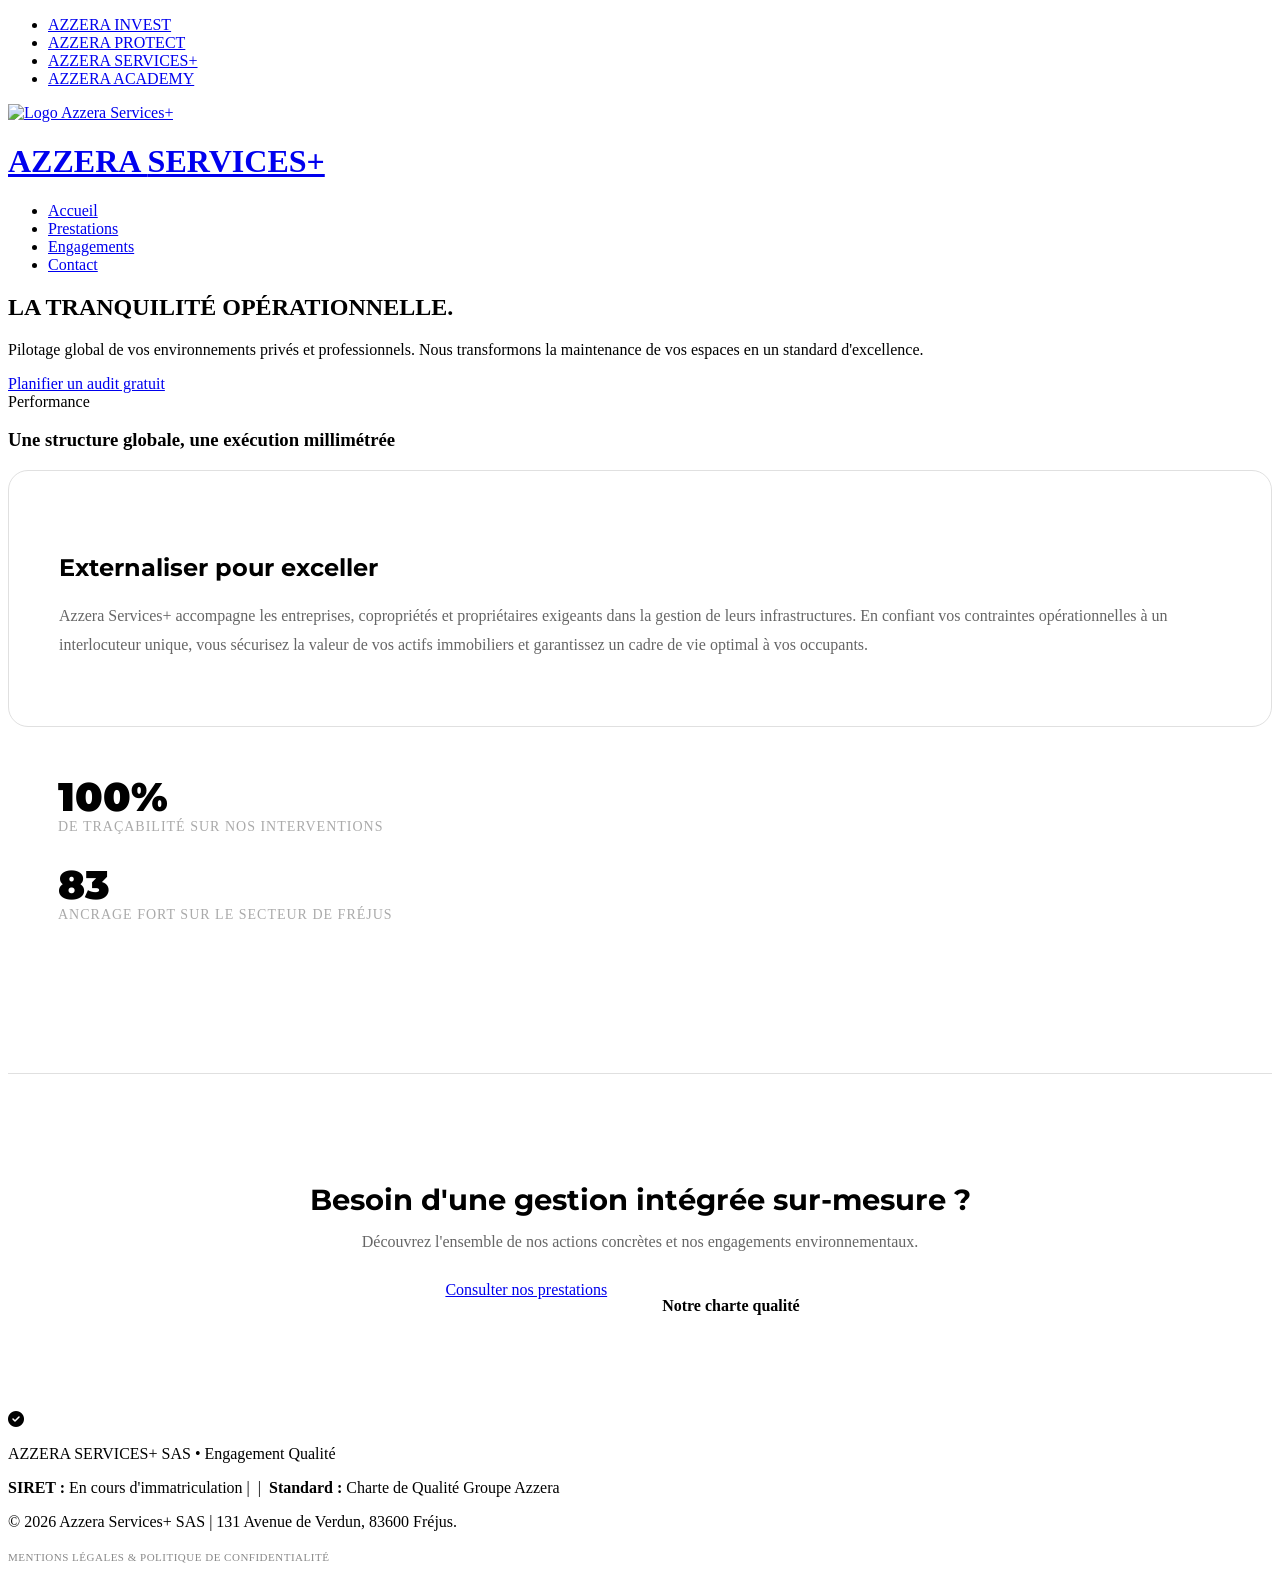
==== index.html @ 5bdae4a6 "Add files via upload" ====
<!DOCTYPE html>
<html lang="fr">
<head>
    <meta charset="UTF-8">
    <meta name="viewport" content="width=device-width, initial-scale=1.0">
    <title>Azzera Services+ | Facility Management & Solutions de Proximité</title>
    <link rel="icon" type="image/png" href="favicon.png">
    <link rel="apple-touch-icon" href="favicon.png">
    <link rel="shortcut icon" href="favicon.png">
    <link href="https://fonts.googleapis.com/css2?family=Inter:wght@400;600&family=Montserrat:wght@700;900&display=swap" rel="stylesheet">
    <link rel="stylesheet" href="https://cdnjs.cloudflare.com/ajax/libs/font-awesome/6.4.0/css/all.min.css">
    <link rel="stylesheet" href="css/style-services.css">
    <script type="application/ld+json">
    {
      "@context": "https://schema.org",
      "@type": "LocalBusiness",
      "name": "Azzera Services+",
      "image": "https://www.domaine.fr.fr/img/logo-services.png",
      "description": "Des solutions multiservices sur-mesure : Nettoyage, entretien et maintenance informatique pour professionnels et particuliers à Fréjus.",
      "url": "https://www.domaine.fr",
      "telephone": "+33000000000",
      "address": {
        "@type": "PostalAddress",
        "addressLocality": "Fréjus",
        "addressRegion": "Provence-Alpes-Côte d'Azur",
        "addressCountry": "FR"
      },
      "areaServed": {
        "@type": "City",
        "name": "Fréjus"
      }
    }
    </script>
</head>
<body>

    <nav class="topbar-corporate">
        <ul class="topbar-links">
            <li><a href="#">AZZERA INVEST</a></li>
            <li><a href="../Azzera%20protect/index.html">AZZERA PROTECT</a></li>
            <li><a href="#" class="active">AZZERA SERVICES+</a></li>
            <li><a href="../Azzera%20Academy/index.html">AZZERA ACADEMY</a></li>
        </ul>
    </nav>

    <header class="main-header">
        <div class="container header-flex">
            <div class="logo">
                <a href="index.html">
                    <img src="img/logo-azzera.png" alt="Logo Azzera Services+" style="height: 75px; width: auto; object-fit: contain;">
                    <h1>AZZERA <span>SERVICES+</span></h1>
                </a>
            </div>
            <nav class="main-nav">
                <ul>
                    <li><a href="index.html" class="active">Accueil</a></li>
                    <li><a href="prestations.html">Prestations</a></li>
                    <li><a href="engagements.html">Engagements</a></li>
                    <li><a href="contact.html">Contact</a></li>
                </ul>
            </nav>
        </div>
    </header>

    <section class="hero-section">
        <div class="container">
            <h2 class="hero-title">LA TRANQUILITÉ OPÉRATIONNELLE.</h2>
            <p class="hero-subtitle">Pilotage global de vos environnements privés et professionnels. Nous transformons la maintenance de vos espaces en un standard d'excellence.</p>
            <a href="contact.html" class="btn-primary-green">Planifier un audit gratuit</a>
        </div>
    </section>

    <section class="services-section" style="background: var(--white); padding-bottom: 40px;">
        <div class="container">
            <div class="modern-heading">
                <span class="heading-subtitle">Performance</span>
                <h3 class="section-heading">Une structure globale, une exécution millimétrée</h3>
            </div>
            
            <div class="services-grid-large" style="margin-bottom: 60px;">
                <div style="background: var(--gray-bg); padding: 50px; border-radius: 20px; border: 1px solid #e0e0e0;">
                    <h4 style="font-family: 'Montserrat'; font-size: 1.5rem; margin-bottom: 20px;">Externaliser pour exceller</h4>
                    <p style="color: #666; line-height: 1.8; font-size: 1rem;">
                        Azzera Services+ accompagne les entreprises, copropriétés et propriétaires exigeants dans la gestion de leurs infrastructures. En confiant vos contraintes opérationnelles à un interlocuteur unique, vous sécurisez la valeur de vos actifs immobiliers et garantissez un cadre de vie optimal à vos occupants.
                    </p>
                </div>
                <div style="background: var(--gray-main); color: var(--white); padding: 50px; border-radius: 20px; display: flex; flex-direction: column; justify-content: center; gap: 30px;">
                    <div>
                        <span style="font-family: 'Montserrat'; font-size: 2.5rem; font-weight: 900; color: var(--green-azzera); display: block; line-height: 1;">100%</span>
                        <span style="font-size: 14px; color: #aaa; text-transform: uppercase; letter-spacing: 1px;">De traçabilité sur nos interventions</span>
                    </div>
                    <div>
                        <span style="font-family: 'Montserrat'; font-size: 2.5rem; font-weight: 900; color: var(--green-azzera); display: block; line-height: 1;">83</span>
                        <span style="font-size: 14px; color: #aaa; text-transform: uppercase; letter-spacing: 1px;">Ancrage fort sur le secteur de Fréjus</span>
                    </div>
                </div>
            </div>
        </div>
    </section>

    <section style="background: var(--gray-bg); padding: 80px 0; text-align: center; border-top: 1px solid #e0e0e0;">
        <div class="container">
            <h3 style="font-family: 'Montserrat'; font-size: 1.8rem; margin-bottom: 15px;">Besoin d'une gestion intégrée sur-mesure ?</h3>
            <p style="color: #666; margin-bottom: 30px; max-width: 600px; margin-left: auto; margin-right: auto;">Découvrez l'ensemble de nos actions concrètes et nos engagements environnementaux.</p>
            <div style="display: flex; gap: 20px; justify-content: center; flex-wrap: wrap;">
                <a href="prestations.html" class="btn-primary-green">Consulter nos prestations</a>
                <a href="engagements.html" style="text-decoration: none; color: var(--gray-main); font-weight: 600; padding: 16px 35px; border: 1px solid var(--gray-main); border-radius: 40px; transition: var(--transition); background: var(--white);">Notre charte qualité</a>
            </div>
        </div>
    </section>

    <footer class="legal-compliance">
        <div class="container">
            <div class="official-badge-container">
                <div class="official-badge">
                    <div class="badge-icon"><i class="fas fa-check-circle"></i></div>
                    <div class="badge-content">
                        <p class="badge-title">AZZERA SERVICES+ SAS • Engagement Qualité</p>
                        <p class="badge-numbers"><strong>SIRET :</strong>  En cours d'immatriculation | &nbsp;|&nbsp; <strong>Standard :</strong> Charte de Qualité Groupe Azzera</p>
                    </div>
                </div>
            </div>
            <div class="compliance-inner">
                <p>&copy; 2026 Azzera Services+ SAS | 131 Avenue de Verdun, 83600 Fréjus.</p>
                <p style="margin-top: 10px;"><a href="mentions-legales.html" style="color: #888; text-decoration: none; transition: 0.3s; font-size: 11px; text-transform: uppercase; letter-spacing: 0.5px;">Mentions Légales & Politique de Confidentialité</a></p>
            </div>
        </div>
    </footer>

</body>
</html>
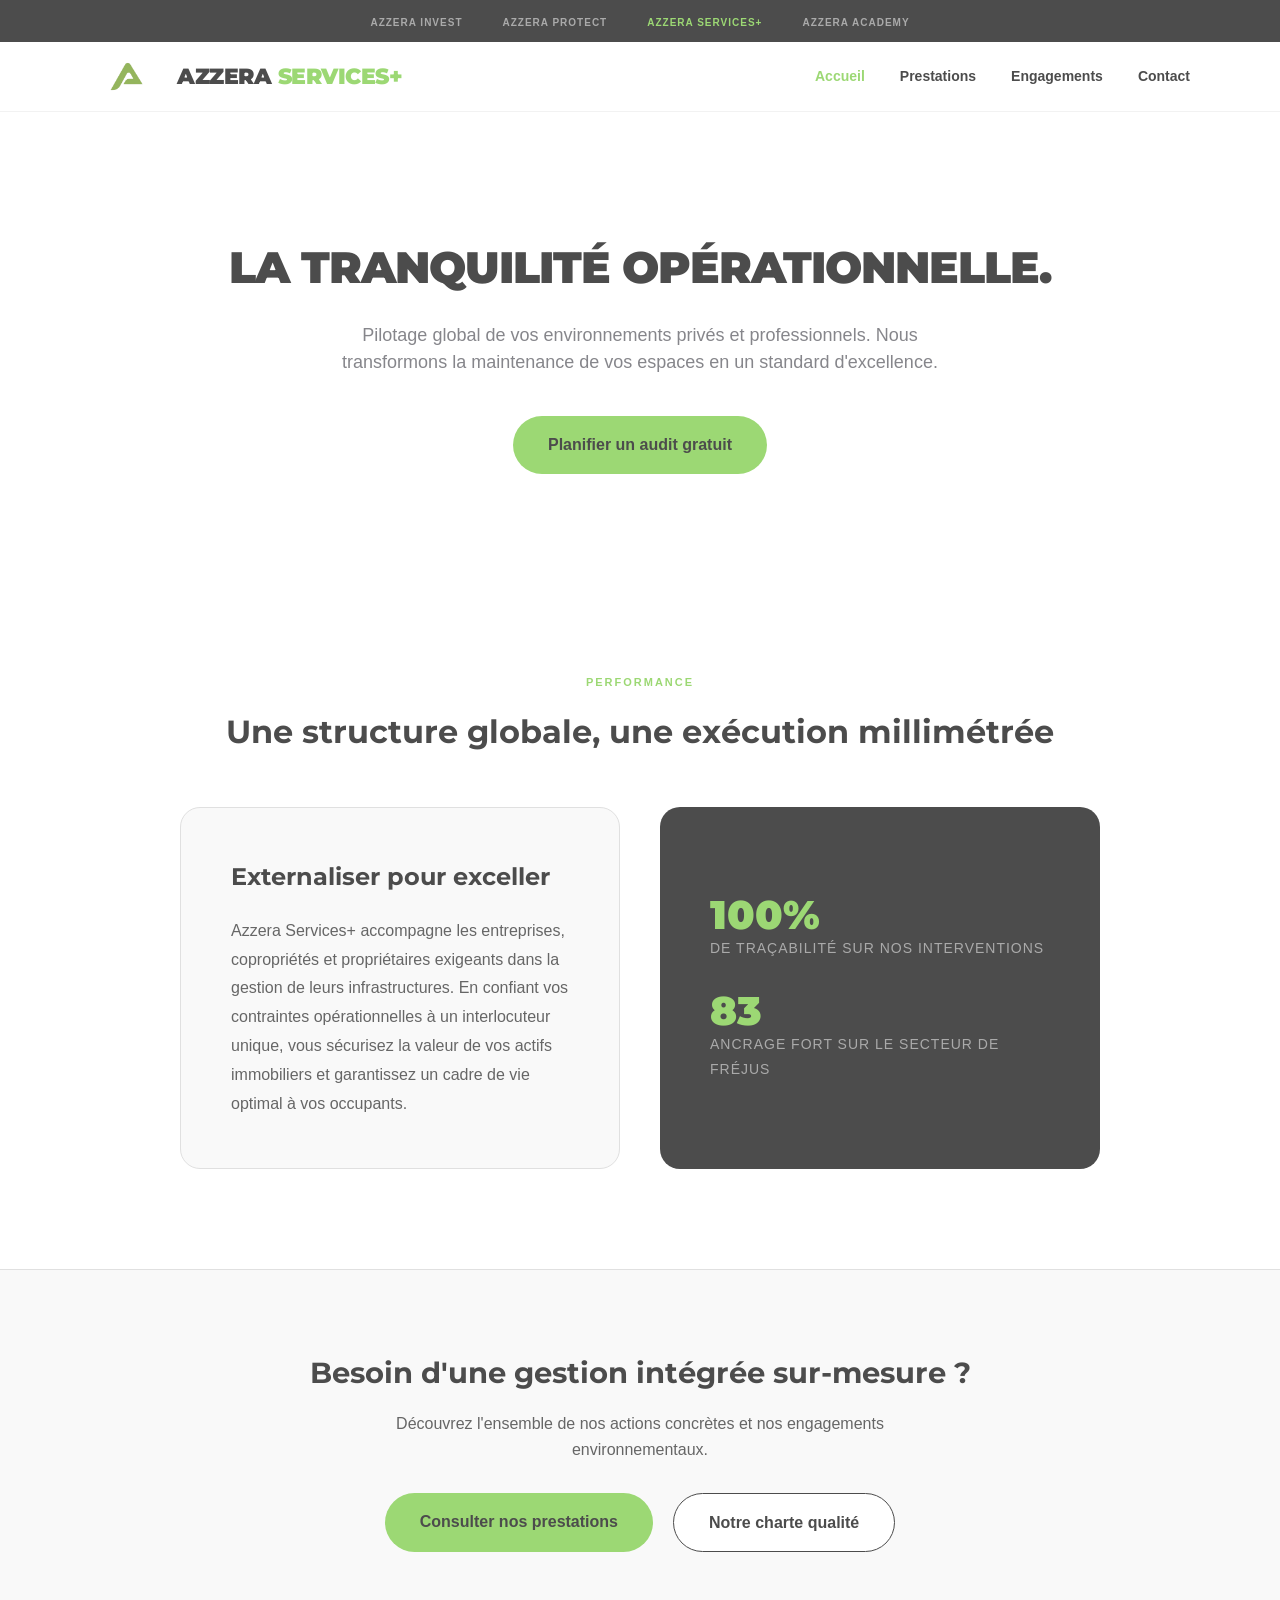
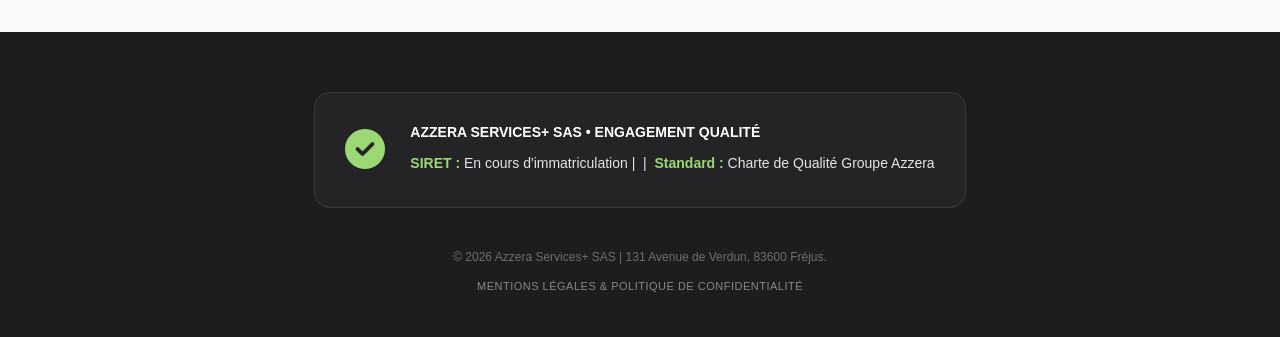
==== commit ff5b229b: "Add files via upload" ====
--- a/index.html
+++ b/index.html
@@ -37,7 +37,7 @@
     <nav class="topbar-corporate">
         <ul class="topbar-links">
             <li><a href="#">AZZERA INVEST</a></li>
-            <li><a href="../Azzera%20protect/index.html">AZZERA PROTECT</a></li>
+            <li><a href="https://www.azzeraprotect.fr">AZZERA PROTECT</a></li>
             <li><a href="#" class="active">AZZERA SERVICES+</a></li>
             <li><a href="../Azzera%20Academy/index.html">AZZERA ACADEMY</a></li>
         </ul>
--- a/css/style-services.css
+++ b/css/style-services.css
@@ -0,0 +1,196 @@
+/* =========================================================
+   AZZERA SERVICES+ | CHARTE GRAPHIQUE OFFICIELLE UNIFIÉE
+   ========================================================= */
+
+:root {
+    --green-azzera: #9cd874; 
+    --gray-main: #4c4c4c;
+    --gray-bg: #f9f9f9;
+    --white: #ffffff;
+    --transition: all 0.3s cubic-bezier(0.4, 0, 0.2, 1);
+}
+
+* { margin: 0; padding: 0; box-sizing: border-box; }
+body { font-family: 'Inter', sans-serif; color: var(--gray-main); background: var(--white); line-height: 1.6; }
+.container { max-width: 1000px; margin: 0 auto; padding: 0 40px; }
+
+/* --- TOP-BAR CORPORATE --- */
+.topbar-corporate { background: var(--gray-main); padding: 8px 0; }
+.topbar-links { display: flex; justify-content: center; gap: 40px; list-style: none; }
+.topbar-links a { 
+    color: #aaa; 
+    font-size: 10px; 
+    text-transform: uppercase; 
+    text-decoration: none; 
+    letter-spacing: 1px; 
+    font-weight: 600;
+    transition: var(--transition); 
+}
+.topbar-links a:hover, .topbar-links a.active { color: var(--green-azzera); }
+
+/* --- HEADER UNIFIÉ (Services+) --- */
+.main-header {
+    background: rgba(255, 255, 255, 0.8) !important;
+    backdrop-filter: blur(20px);
+    position: sticky;
+    top: 0;
+    z-index: 1000;
+    border-bottom: 1px solid rgba(0,0,0,0.05);
+    height: 70px !important; /* HAUTEUR FIXE POUR ALIGNEMENT */
+    display: flex;
+    align-items: center;
+}
+
+.header-flex {
+    display: flex;
+    justify-content: space-between;
+    align-items: center;
+    width: 100%;
+    max-width: 1140px;
+    margin: 0 auto;
+    padding: 0 20px;
+}
+
+/* Ajustement logo pour qu'il ne dépasse pas */
+.header-flex img {
+    max-height: 100px !important;
+    width: auto;
+}
+/* Alignement parfait du Logo PNG et du Texte H1 (Style Protect) */
+.logo a { display: flex; align-items: center; gap: 12px; text-decoration: none; color: inherit; }
+.logo h1 { font-family: 'Montserrat', sans-serif; font-size: 22px; font-weight: 900; letter-spacing: -0.5px; }
+.logo span { color: var(--green-azzera); }
+
+.main-nav ul { display: flex; list-style: none; gap: 35px; align-items: center; }
+.main-nav a { text-decoration: none; color: var(--gray-main); font-weight: 600; font-size: 14px; transition: var(--transition); }
+.main-nav a:hover, .main-nav a.active { color: var(--green-azzera); }
+
+/* --- BOUTONS --- */
+.btn-primary-green { 
+    background: var(--green-azzera); 
+    color: var(--gray-main); 
+    padding: 16px 35px; 
+    border-radius: 40px; 
+    text-decoration: none; 
+    font-weight: 700; 
+    transition: var(--transition); 
+    display: inline-block; 
+}
+.btn-primary-green:hover { transform: translateY(-3px); box-shadow: 0 10px 20px rgba(156, 216, 116, 0.2); }
+
+/* --- HERO SECTION --- */
+.hero-section { padding: 120px 0; text-align: center; background: var(--white); }
+.hero-title { font-family: 'Montserrat', sans-serif; font-size: 44px; font-weight: 900; margin-bottom: 20px; letter-spacing: -1px; }
+.hero-subtitle { color: #86868b; font-size: 18px; max-width: 650px; margin: 0 auto 40px auto; line-height: 1.5; }
+
+/* --- TITRES DE SECTIONS --- */
+.modern-heading { text-align: center; margin-bottom: 50px; }
+.heading-subtitle { display: block; color: var(--green-azzera); font-weight: 700; text-transform: uppercase; letter-spacing: 2px; font-size: 11px; margin-bottom: 15px; }
+.section-heading { font-family: 'Montserrat', sans-serif; font-size: 2rem; color: var(--gray-main); }
+
+/* --- GRILLE DES PRESTATIONS (2 Colonnes) --- */
+.services-section { padding: 80px 0; background: var(--gray-bg); }
+.services-grid-large { display: grid; grid-template-columns: repeat(2, 1fr); gap: 40px; }
+.services-grid-large .card { 
+    background: var(--white); padding: 50px; border-radius: 16px; 
+    text-align: left; border: 1px solid #e0e0e0; transition: var(--transition); 
+}
+.services-grid-large .card i { font-size: 2.5rem; color: var(--green-azzera); margin-bottom: 25px; display: block; }
+.services-grid-large .card h4 { font-family: 'Montserrat', sans-serif; font-size: 1.3rem; margin-bottom: 15px; color: var(--gray-main); }
+.services-grid-large .card p { font-size: 14px; color: #666; line-height: 1.7; margin-bottom: 20px; }
+.services-grid-large .card:hover { border-color: var(--green-azzera); transform: translateY(-5px); box-shadow: 0 15px 30px rgba(0,0,0,0.05); }
+.link-arrow { color: var(--green-azzera); text-decoration: none; font-weight: 700; font-size: 13px; text-transform: uppercase; letter-spacing: 0.5px; }
+
+/* --- BLOCS LINEAIRES ALTERNES (Engagements) --- */
+.engagement-section { padding: 80px 0; background: var(--white); }
+.engagement-block { display: flex; align-items: center; gap: 60px; margin-bottom: 80px; }
+.engagement-block.reverse { flex-direction: row-reverse; }
+.engagement-content { flex: 1; }
+.engagement-content i { color: var(--green-azzera); font-size: 3rem; margin-bottom: 20px; display: block; }
+.engagement-content h3 { font-family: 'Montserrat', sans-serif; font-size: 1.8rem; margin-bottom: 15px; color: var(--gray-main); }
+.engagement-content p { line-height: 1.8; color: #666; }
+.engagement-visual { flex: 1; height: 300px; background: #eaeaec; border-radius: 20px; display: flex; align-items: center; justify-content: center; color: #999; }
+
+/* --- INTERFACE FORMULAIRE PRESTIGE --- */
+.contact-card-container { max-width: 650px; margin: 0 auto; background: var(--gray-bg); padding: 50px; border-radius: 20px; border: 1px solid #e0e0e0; }
+.form-group { margin-bottom: 25px; }
+.form-group label { display: block; font-size: 12px; font-weight: 600; text-transform: uppercase; margin-bottom: 8px; letter-spacing: 0.5px; color: var(--gray-main); }
+.form-control { 
+    width: 100%; padding: 14px; border: 1px solid #ccc; border-radius: 8px; 
+    font-family: 'Inter', sans-serif; font-size: 14px; background: var(--white); 
+    color: var(--gray-main); transition: var(--transition); 
+}
+.form-control:focus { border-color: var(--green-azzera); outline: none; box-shadow: 0 0 0 3px rgba(156, 216, 116, 0.15); }
+
+select.form-control { 
+    cursor: pointer; appearance: none; -webkit-appearance: none;
+    background-image: url("data:image/svg+xml;charset=UTF-8,%3Csvg xmlns='http://www.w3.org/2000/svg' viewBox='0 0 24 24' fill='none' stroke='%234c4c4c' stroke-width='2' stroke-linecap='round' stroke-linejoin='round'%3E%3Cpolyline points='6 9 12 15 18 9'%3E%3C/polyline%3E%3C/svg%3E");
+    background-repeat: no-repeat; background-position: right 16px center; background-size: 14px; padding-right: 45px;
+}
+
+/* --- FOOTER COMPLIANCE INSTITUTIONNEL --- */
+.legal-compliance { background: #1d1d1f; color: #fff; padding: 60px 0 40px 0; text-align: center; }
+.official-badge-container { display: flex; justify-content: center; margin-bottom: 40px; }
+.official-badge { 
+    background: rgba(255, 255, 255, 0.03); border: 1px solid rgba(255, 255, 255, 0.1); 
+    border-radius: 16px; padding: 25px 30px; display: flex; align-items: center; gap: 25px; 
+    max-width: 850px; text-align: left; 
+}
+.badge-icon { font-size: 40px; color: var(--green-azzera); }
+.badge-title { color: var(--white); font-weight: 700; font-size: 14px; margin-bottom: 8px; text-transform: uppercase; }
+.badge-numbers { color: #e5e5e7; font-size: 14px; margin-bottom: 5px; }
+.badge-numbers strong { color: var(--green-azzera); }
+.compliance-inner p { color: #6e6e73; font-size: 12px; margin-top: 20px; }
+
+/* --- RESPONSIVE DESIGN --- */
+@media (max-width: 768px) {
+    .services-grid-large { grid-template-columns: 1fr; }
+    .engagement-block, .engagement-block.reverse { flex-direction: column; text-align: left; gap: 30px; }
+    .engagement-visual { width: 100%; height: 200px; }
+    .header-flex { flex-direction: column; gap: 15px; }
+}
+/* =========================================================
+   ANIMATIONS D'OUVERTURE DE PAGE (Fade-in & Slide-up)
+   ========================================================= */
+
+/* Définition de l'animation fluide */
+@keyframes smoothReveal {
+    0% {
+        opacity: 0;
+        transform: translateY(25px);
+    }
+    100% {
+        opacity: 1;
+        transform: translateY(0);
+    }
+}
+
+/* Application au contenu principal pour une transition douce au clic */
+body {
+    animation: smoothReveal 0.7s cubic-bezier(0.2, 0.8, 0.2, 1) forwards;
+}
+
+/* Effet de cascade très subtil sur les cartes de services et d'engagements */
+.card, .engagement-block, .contact-card-container {
+    opacity: 0;
+    animation: smoothReveal 0.8s cubic-bezier(0.2, 0.8, 0.2, 1) forwards;
+    animation-delay: 0.2s; /* Laisse le header apparaître d'abord */
+}
+
+/* On retarde légèrement la deuxième colonne/ligne pour l'élégance */
+.card:nth-child(2), .engagement-block.reverse { animation-delay: 0.3s; }
+.card:nth-child(3) { animation-delay: 0.4s; }
+.card:nth-child(4) { animation-delay: 0.5s; }
+.card:nth-child(5) { animation-delay: 0.6s; }
+
+/* --- EFFET HOVER GREEN AZZERA POUR TOPBAR --- */
+.topbar-links a {
+    transition: all 0.3s ease !important;
+}
+
+.topbar-links a:hover {
+    /* Utilise la couleur exacte de ton bleu Azzera ici */
+    color: #9cd874 !important; 
+    /* L'effet de lumière (glow) devient de la même couleur que le texte */
+    text-shadow: 0 0 20px rgba(0, 150, 255, 0.6); 
+}
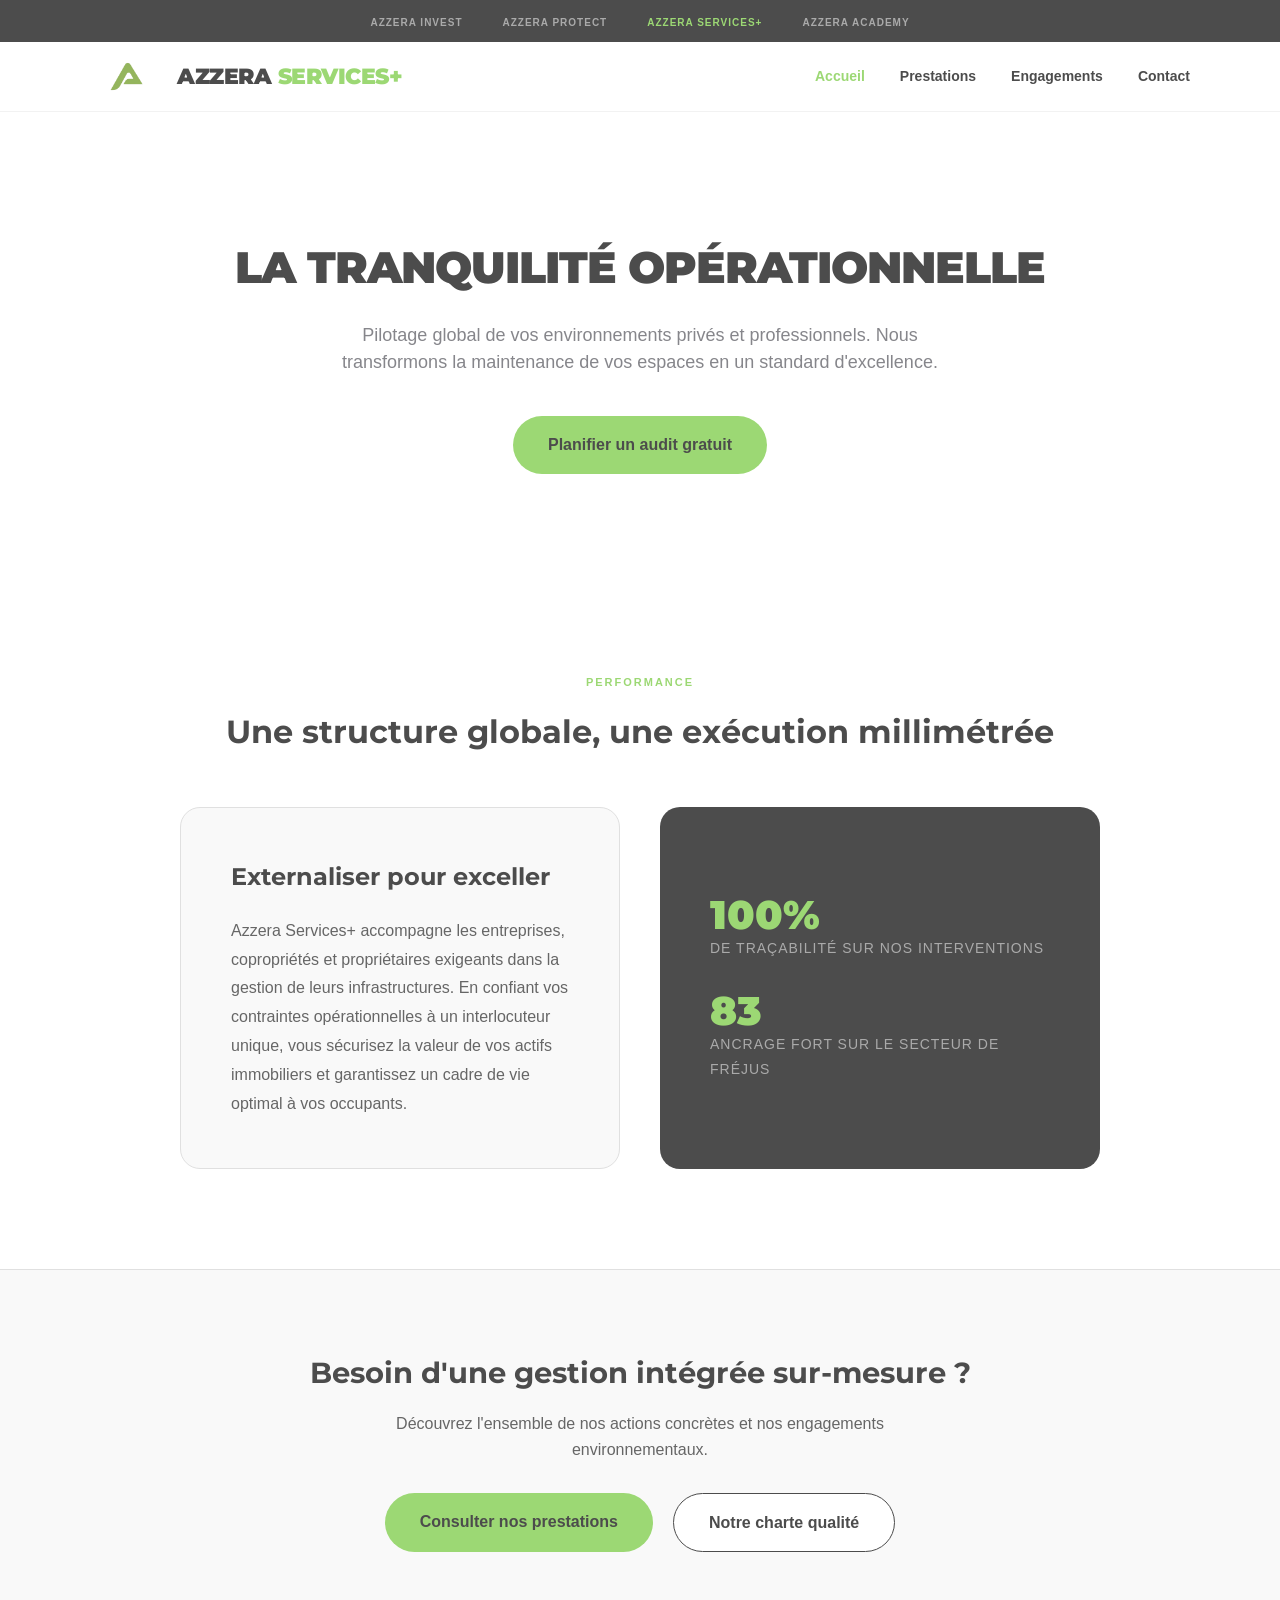
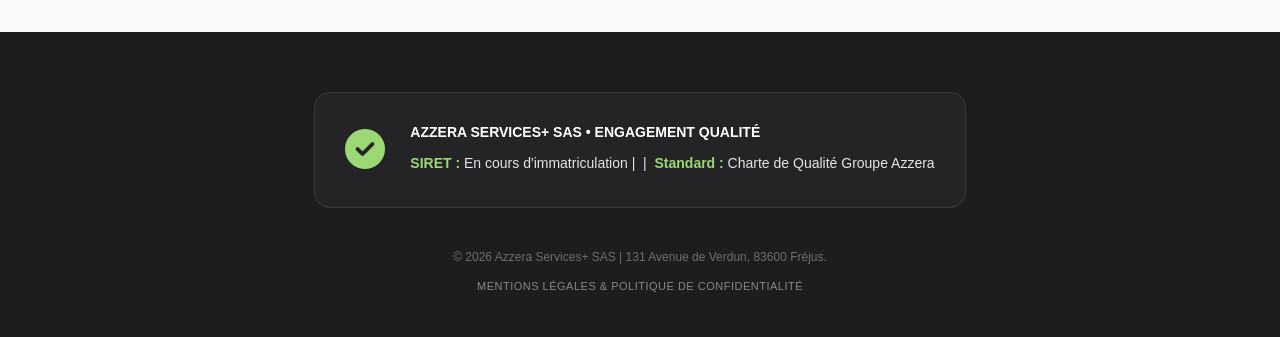
==== commit fda2a03a: "Add files via upload" ====
--- a/index.html
+++ b/index.html
@@ -64,7 +64,7 @@
 
     <section class="hero-section">
         <div class="container">
-            <h2 class="hero-title">LA TRANQUILITÉ OPÉRATIONNELLE.</h2>
+            <h2 class="hero-title">LA TRANQUILITÉ OPÉRATIONNELLE</h2>
             <p class="hero-subtitle">Pilotage global de vos environnements privés et professionnels. Nous transformons la maintenance de vos espaces en un standard d'excellence.</p>
             <a href="contact.html" class="btn-primary-green">Planifier un audit gratuit</a>
         </div>
--- a/css/style-services.css
+++ b/css/style-services.css
@@ -36,7 +36,7 @@
     top: 0;
     z-index: 1000;
     border-bottom: 1px solid rgba(0,0,0,0.05);
-    height: 70px !important; /* HAUTEUR FIXE POUR ALIGNEMENT */
+    height: 70px; /* Le !important a été retiré pour permettre l'adaptation mobile */
     display: flex;
     align-items: center;
 }
@@ -75,6 +75,7 @@
     font-weight: 700; 
     transition: var(--transition); 
     display: inline-block; 
+    text-align: center;
 }
 .btn-primary-green:hover { transform: translateY(-3px); box-shadow: 0 10px 20px rgba(156, 216, 116, 0.2); }
 
@@ -142,55 +143,58 @@
 .badge-numbers strong { color: var(--green-azzera); }
 .compliance-inner p { color: #6e6e73; font-size: 12px; margin-top: 20px; }
 
-/* --- RESPONSIVE DESIGN --- */
-@media (max-width: 768px) {
-    .services-grid-large { grid-template-columns: 1fr; }
-    .engagement-block, .engagement-block.reverse { flex-direction: column; text-align: left; gap: 30px; }
-    .engagement-visual { width: 100%; height: 200px; }
-    .header-flex { flex-direction: column; gap: 15px; }
-}
 /* =========================================================
    ANIMATIONS D'OUVERTURE DE PAGE (Fade-in & Slide-up)
    ========================================================= */
 
-/* Définition de l'animation fluide */
 @keyframes smoothReveal {
-    0% {
-        opacity: 0;
-        transform: translateY(25px);
-    }
-    100% {
-        opacity: 1;
-        transform: translateY(0);
-    }
-}
-
-/* Application au contenu principal pour une transition douce au clic */
-body {
-    animation: smoothReveal 0.7s cubic-bezier(0.2, 0.8, 0.2, 1) forwards;
-}
-
-/* Effet de cascade très subtil sur les cartes de services et d'engagements */
+    0% { opacity: 0; transform: translateY(25px); }
+    100% { opacity: 1; transform: translateY(0); }
+}
+
+body { animation: smoothReveal 0.7s cubic-bezier(0.2, 0.8, 0.2, 1) forwards; }
 .card, .engagement-block, .contact-card-container {
     opacity: 0;
     animation: smoothReveal 0.8s cubic-bezier(0.2, 0.8, 0.2, 1) forwards;
-    animation-delay: 0.2s; /* Laisse le header apparaître d'abord */
-}
-
-/* On retarde légèrement la deuxième colonne/ligne pour l'élégance */
+    animation-delay: 0.2s; 
+}
 .card:nth-child(2), .engagement-block.reverse { animation-delay: 0.3s; }
 .card:nth-child(3) { animation-delay: 0.4s; }
 .card:nth-child(4) { animation-delay: 0.5s; }
 .card:nth-child(5) { animation-delay: 0.6s; }
 
-/* --- EFFET HOVER GREEN AZZERA POUR TOPBAR --- */
-.topbar-links a {
-    transition: all 0.3s ease !important;
-}
-
-.topbar-links a:hover {
-    /* Utilise la couleur exacte de ton bleu Azzera ici */
-    color: #9cd874 !important; 
-    /* L'effet de lumière (glow) devient de la même couleur que le texte */
-    text-shadow: 0 0 20px rgba(0, 150, 255, 0.6); 
+.topbar-links a { transition: all 0.3s ease !important; }
+.topbar-links a:hover { color: #9cd874 !important; text-shadow: 0 0 20px rgba(0, 150, 255, 0.6); }
+
+/* =========================================================
+   RESPONSIVE DESIGN (Mobiles & Tablettes)
+   ========================================================= */
+@media (max-width: 768px) {
+    .container { padding: 0 20px; }
+    
+    /* Ajustement Grilles */
+    .services-grid-large { grid-template-columns: 1fr; }
+    .engagement-block, .engagement-block.reverse { flex-direction: column; text-align: left; gap: 30px; }
+    .engagement-visual { width: 100%; height: 200px; }
+    
+    /* Ajustement Top Bar */
+    .topbar-links { gap: 15px; flex-wrap: wrap; padding: 0 10px; }
+    .topbar-links a { font-size: 9px; }
+
+    /* Ajustement Header et Menu */
+    .main-header { height: auto !important; padding: 15px 0; }
+    .header-flex { flex-direction: column; gap: 15px; padding: 0 10px; }
+    .logo a { flex-direction: column; gap: 5px; text-align: center; }
+    .logo img { max-height: 60px !important; }
+    .logo h1 { font-size: 18px; }
+    .main-nav ul { flex-wrap: wrap; justify-content: center; gap: 12px; padding-bottom: 5px; }
+    .main-nav a { font-size: 13px; }
+
+    /* Ajustement Textes Hero Section */
+    .hero-section { padding: 60px 0; }
+    .hero-title { font-size: 32px; }
+    .hero-subtitle { font-size: 15px; padding: 0 10px; }
+    
+    /* Boutons pleine largeur sur mobile */
+    .btn-primary-green { display: block; width: 100%; margin-bottom: 15px; }
 }
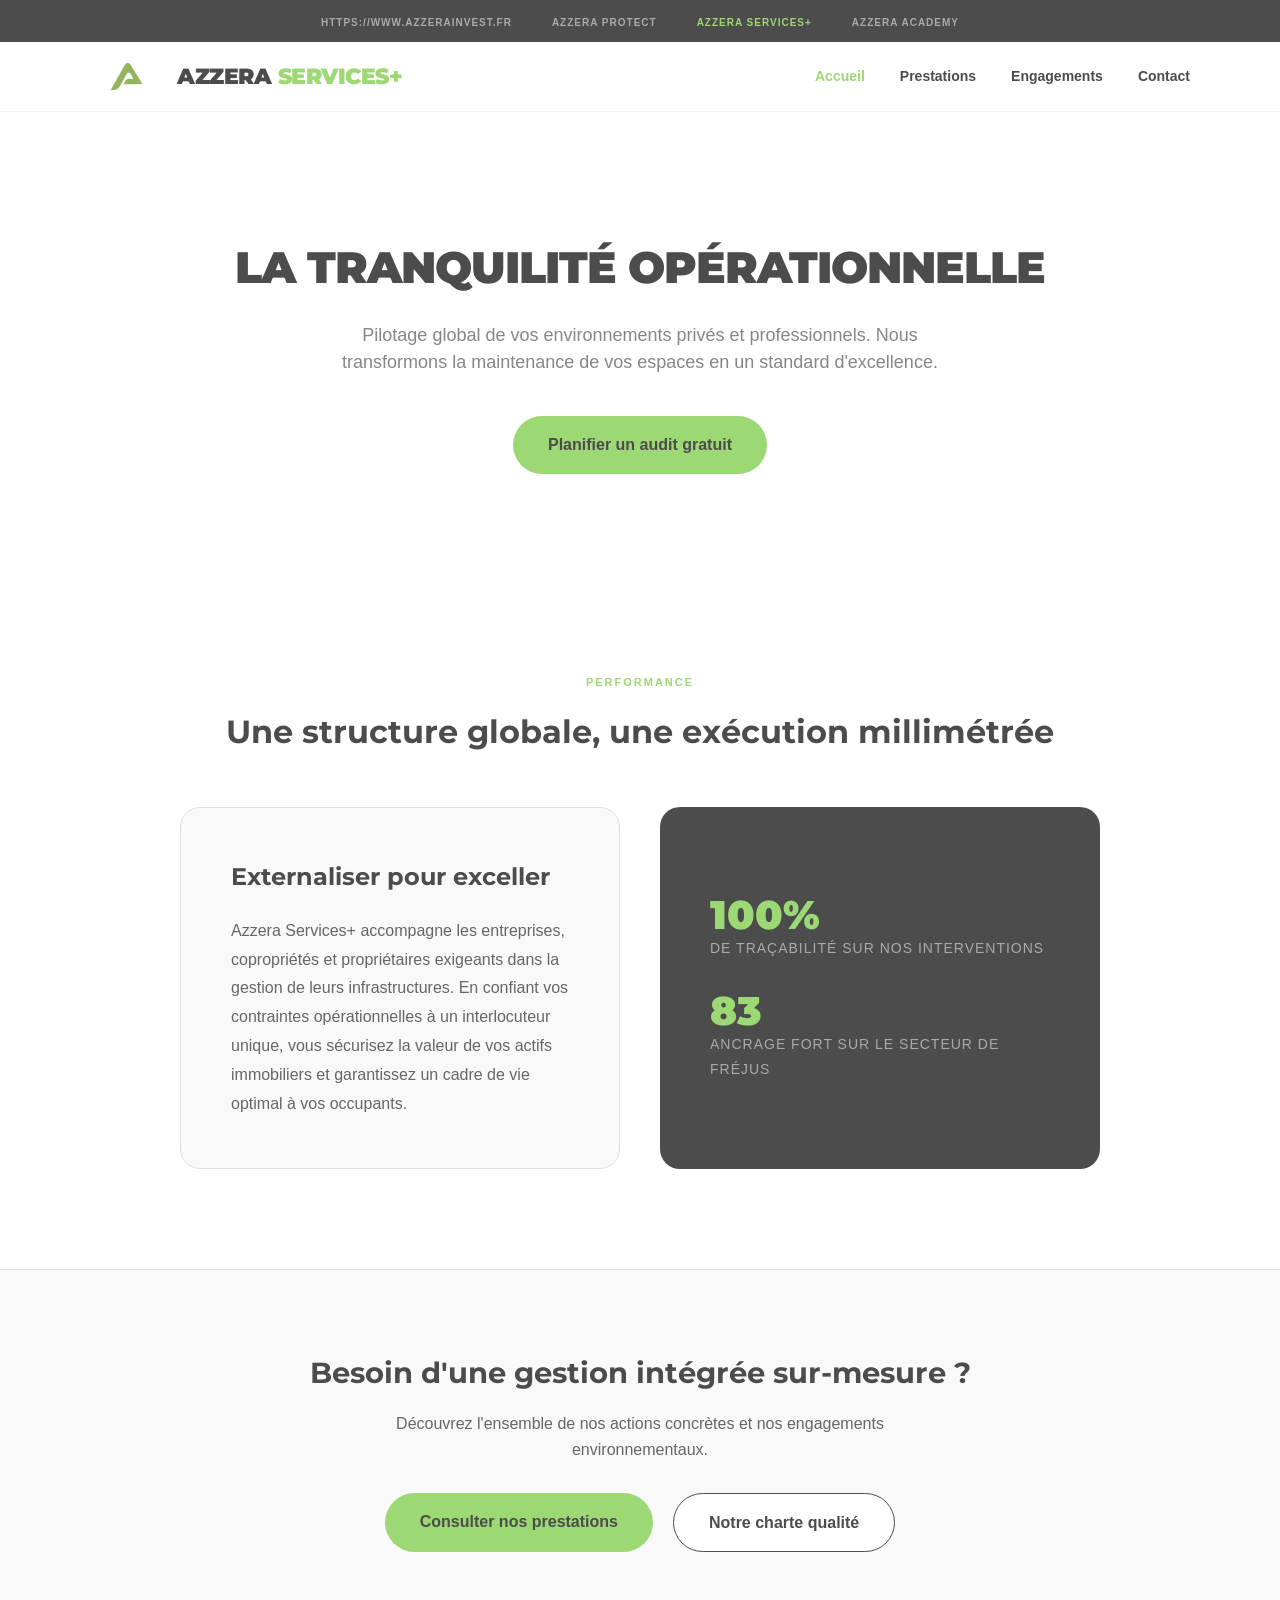
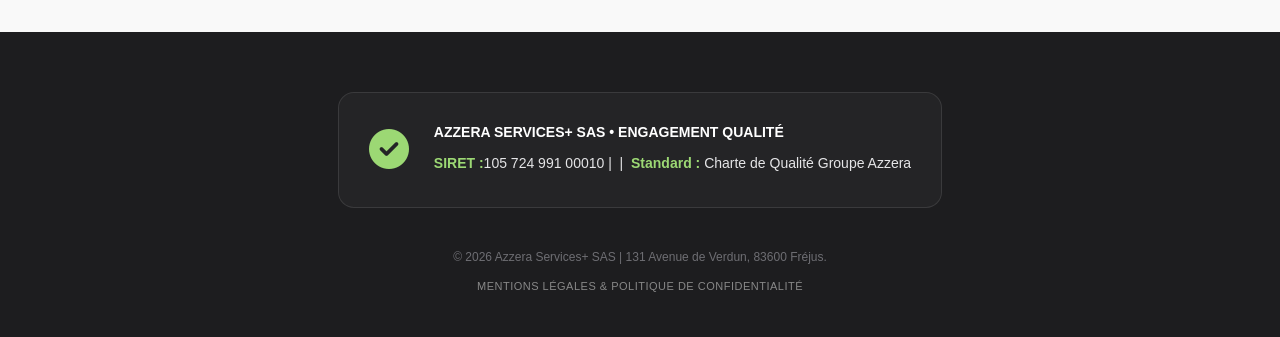
==== commit ff44b133: "Add files via upload" ====
--- a/index.html
+++ b/index.html
@@ -3,7 +3,20 @@
 <head>
     <meta charset="UTF-8">
     <meta name="viewport" content="width=device-width, initial-scale=1.0">
-    <title>Azzera Services+ | Facility Management & Solutions de Proximité</title>
+    <title>Azzera Services+ | Facility Management & Multiservices à Fréjus</title>
+    
+    <!-- SEO Meta Tags -->
+    <meta name="description" content="Azzera Services+ propose des solutions de facility management et multiservices sur-mesure à Fréjus. Entretien, maintenance et pilotage de vos environnements professionnels et privés.">
+    <meta name="keywords" content="facility management, multiservices, entretien locaux, maintenance immobilière, nettoyage professionnel, conciergerie, Fréjus, Azzera Services+">
+    <meta name="author" content="Azzera Services+">
+    <meta name="robots" content="index, follow">
+    
+    <!-- Open Graph / Réseaux Sociaux -->
+    <meta property="og:type" content="website">
+    <meta property="og:url" content="https://www.azzeraservices.fr/">
+    <meta property="og:title" content="Azzera Services+ | Facility Management & Multiservices à Fréjus">
+    <meta property="og:description" content="Découvrez nos solutions multiservices sur-mesure. Nous transformons la maintenance de vos espaces en un standard d'excellence.">
+    <meta property="og:image" content="https://www.azzeraservices.fr/img/logo-azzera.png">
     <link rel="icon" type="image/png" href="favicon.png">
     <link rel="apple-touch-icon" href="favicon.png">
     <link rel="shortcut icon" href="favicon.png">
@@ -34,12 +47,12 @@
 </head>
 <body>
 
-    <nav class="topbar-corporate">
+     <nav class="topbar-corporate">
         <ul class="topbar-links">
-            <li><a href="#">AZZERA INVEST</a></li>
+            <li><a href="#">https://www.azzerainvest.fr</a></li>
             <li><a href="https://www.azzeraprotect.fr">AZZERA PROTECT</a></li>
             <li><a href="#" class="active">AZZERA SERVICES+</a></li>
-            <li><a href="../Azzera%20Academy/index.html">AZZERA ACADEMY</a></li>
+            <li><a href="https://azzera-academy.fr">AZZERA ACADEMY</a></li>
         </ul>
     </nav>
 
@@ -116,7 +129,7 @@
                     <div class="badge-icon"><i class="fas fa-check-circle"></i></div>
                     <div class="badge-content">
                         <p class="badge-title">AZZERA SERVICES+ SAS • Engagement Qualité</p>
-                        <p class="badge-numbers"><strong>SIRET :</strong>  En cours d'immatriculation | &nbsp;|&nbsp; <strong>Standard :</strong> Charte de Qualité Groupe Azzera</p>
+                        <p class="badge-numbers"><strong>SIRET :</strong>105 724 991 00010 | &nbsp;|&nbsp; <strong>Standard :</strong> Charte de Qualité Groupe Azzera</p>
                     </div>
                 </div>
             </div>
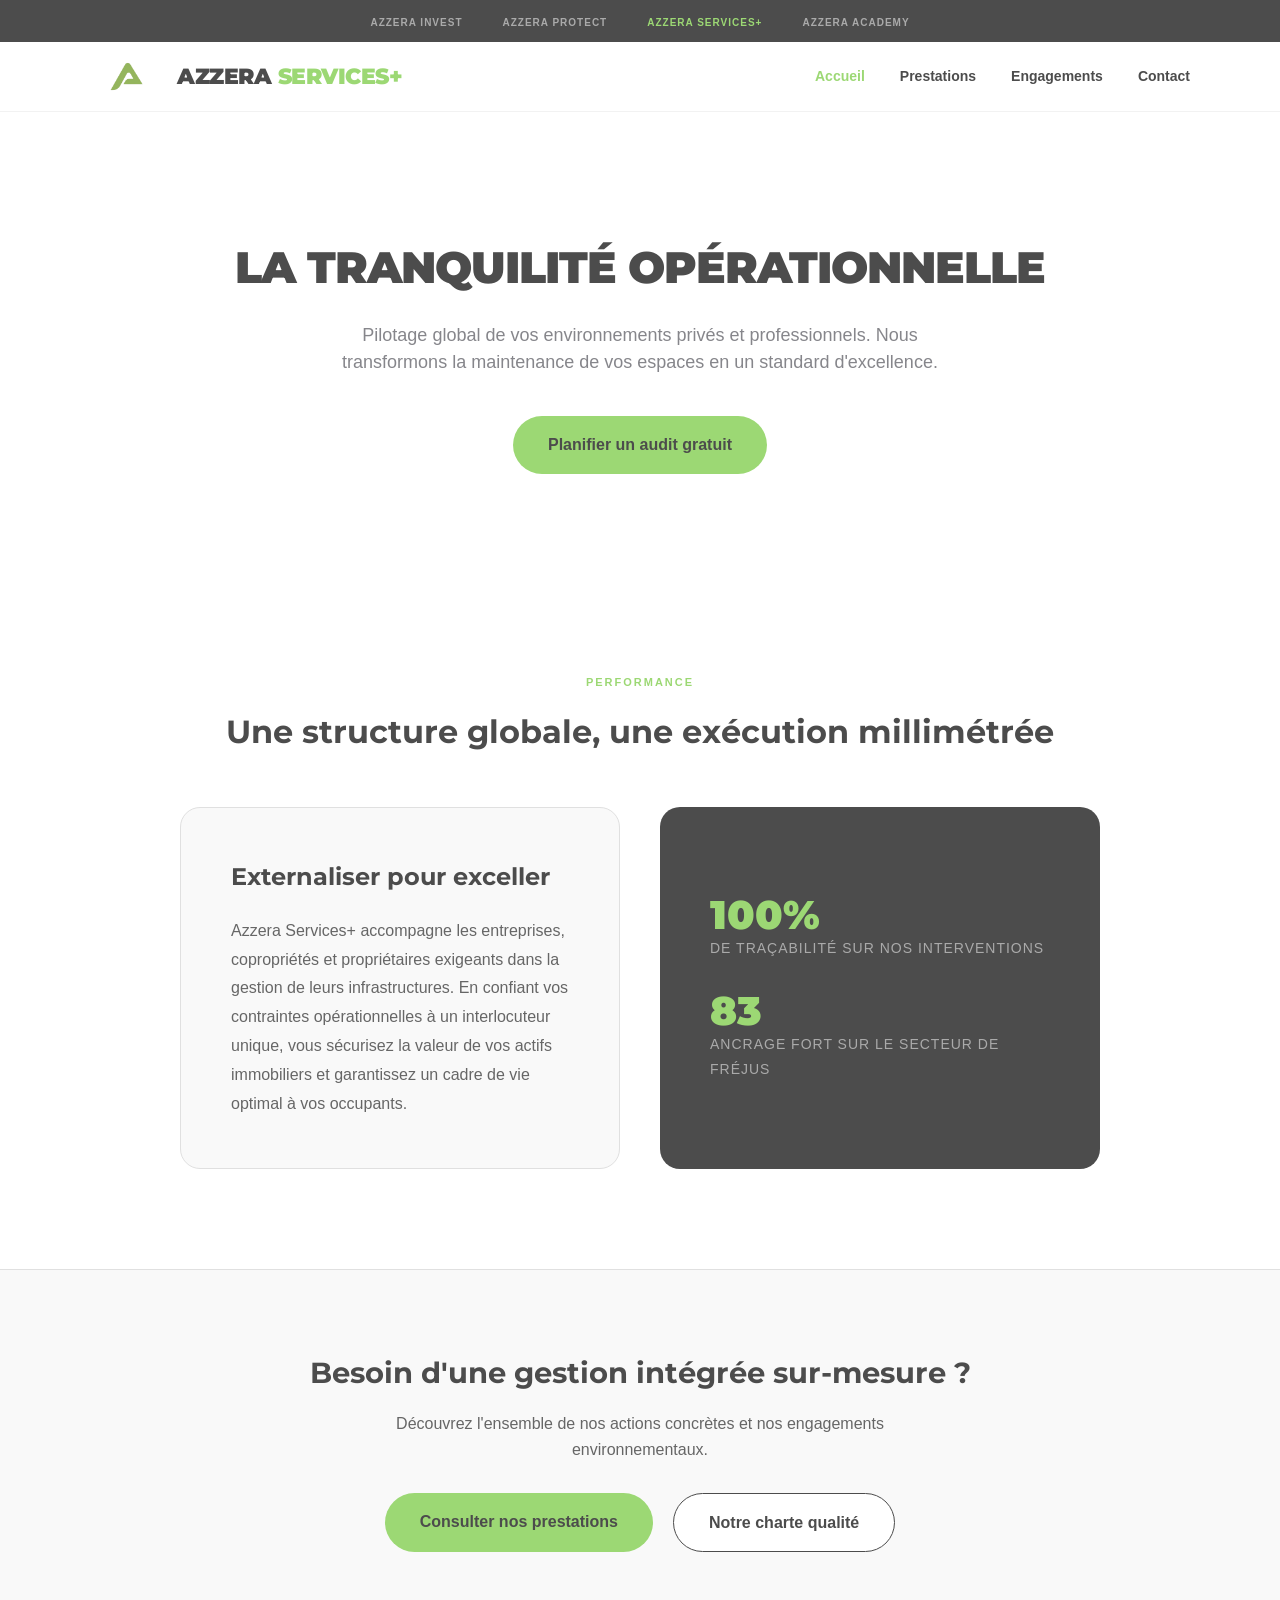
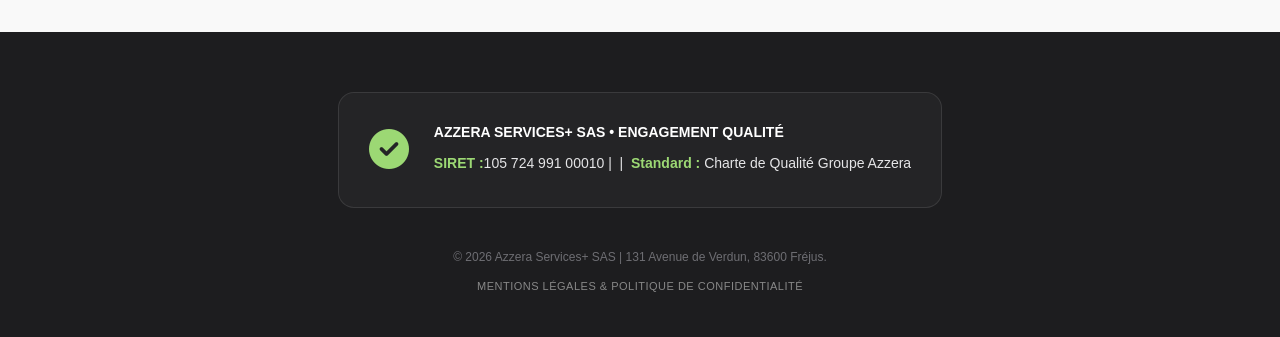
==== commit d2fb6e4c: "Add files via upload" ====
--- a/index.html
+++ b/index.html
@@ -49,7 +49,7 @@
 
      <nav class="topbar-corporate">
         <ul class="topbar-links">
-            <li><a href="#">https://www.azzerainvest.fr</a></li>
+            <li><a href="https://www.azzerainvest.fr">AZZERA INVEST</a></li>
             <li><a href="https://www.azzeraprotect.fr">AZZERA PROTECT</a></li>
             <li><a href="#" class="active">AZZERA SERVICES+</a></li>
             <li><a href="https://azzera-academy.fr">AZZERA ACADEMY</a></li>
